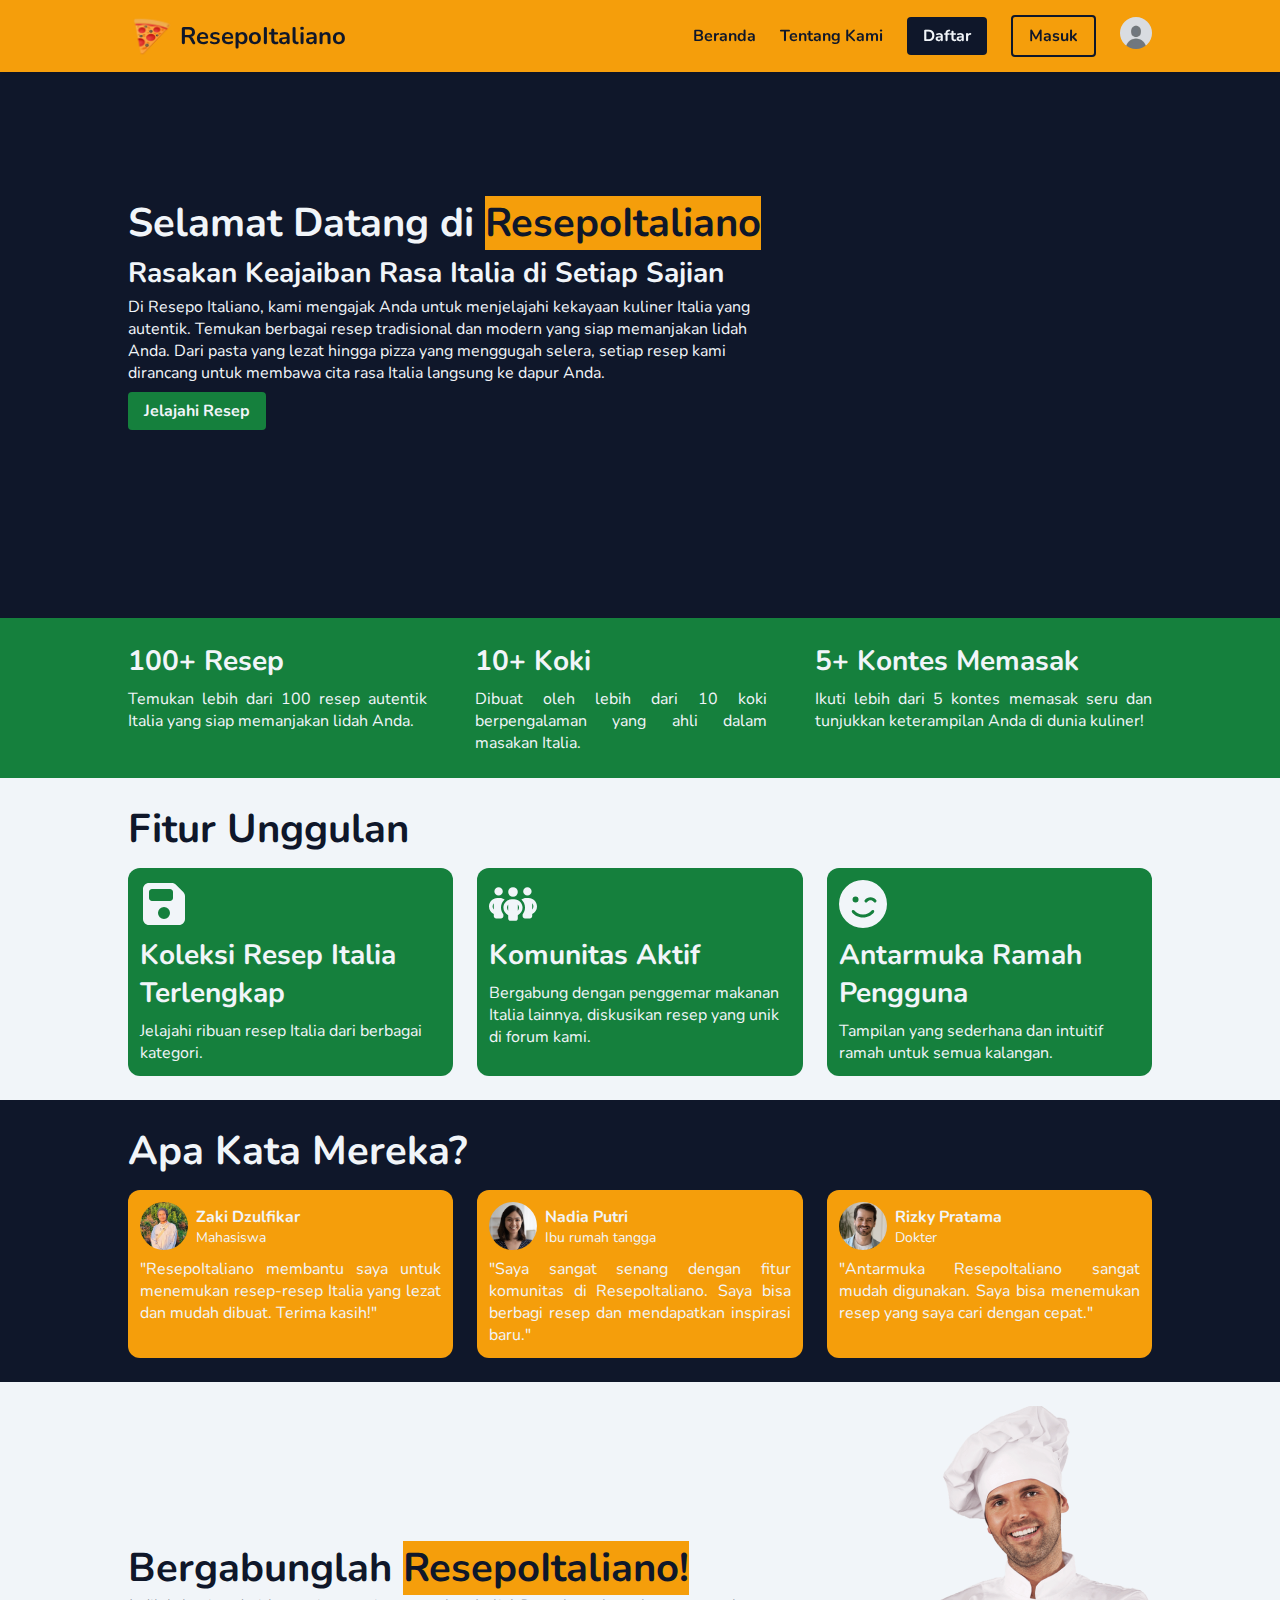
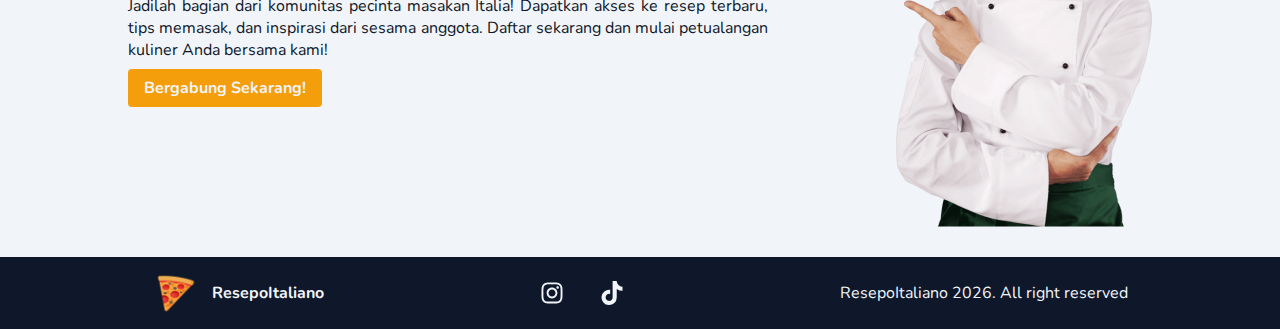
==== about-us.html @ c13da464 "feat: adding about us page" ====
<!DOCTYPE html>
<html lang="en">
  <head>
    <meta charset="UTF-8" />
    <meta name="viewport" content="width=device-width, initial-scale=1.0" />
    <title>Tentang Kami | ResepoItaliano</title>
    <link rel="preconnect" href="https://fonts.googleapis.com" />
    <link rel="preconnect" href="https://fonts.gstatic.com" crossorigin />
    <link
      href="https://fonts.googleapis.com/css2?family=Nunito:ital,wght@0,200..1000;1,200..1000&display=swap"
      rel="stylesheet"
    />
    <link rel="stylesheet" href="./css/style.css" />
    <link rel="stylesheet" href="./css/core.css" />
  </head>
  <body class="normal-font-size">
    <!-- Navigation Start -->
    <div class="navigation-container">
      <nav class="navigation-bar">
        <a href="#" class="logo">
          <img src="/images/logo.png" alt="ResepoItaliano Logo" />
          <span class="big-normal-font-size">ResepoItaliano</span>
        </a>
        <div class="hamburger-menu">
          <span></span>
          <span></span>
          <span></span>
        </div>
        <div class="navigation-links-container">
          <ul class="navigation-links">
            <li class="navigation-link"><a href="#">Beranda</a></li>
            <li class="navigation-link"><a href="#">Tentang Kami</a></li>
            <li class="navigation-link">
              <a href="#" class="register-button">Daftar</a>
            </li>
            <li class="navigation-link">
              <a href="#" class="login-button">Masuk</a>
            </li>
            <li class="navigation-link">
              <a href="#" class="profile-photo"
                ><img
                  src="./images/profiles/default.jpg"
                  alt="Profile photo"
                  class="profile-photo"
                /><span>Zaki Dzulfikar</span></a
              >
            </li>
          </ul>
        </div>
      </nav>
    </div>
    <!-- Navigation End -->
    <!-- Hero Section Start -->
    <div class="hero-about-us-container">
      <div class="hero-about-us">
        <div class="hero-about-us-content">
          <h1 class="title-font-size">
            Selamat Datang di
            <span
              style="
                background-color: var(--amber-base);
                color: var(--dark-base);
              "
              >ResepoItaliano</span
            >
          </h1>
          <h2 class="subtitle-font-size">
            Rasakan Keajaiban Rasa Italia di Setiap Sajian
          </h2>
          <p class="normal-font-size">
            Di Resepo Italiano, kami mengajak Anda untuk menjelajahi kekayaan
            kuliner Italia yang autentik. Temukan berbagai resep tradisional dan
            modern yang siap memanjakan lidah Anda. Dari pasta yang lezat hingga
            pizza yang menggugah selera, setiap resep kami dirancang untuk
            membawa cita rasa Italia langsung ke dapur Anda.
          </p>
          <a href="#" class="explore-recipes-link">Jelajahi Resep</a>
        </div>
      </div>
    </div>
    <!-- Hero Section End -->
    <!-- Achievements Start -->
    <div class="achievements-container">
      <div class="achievements">
        <div class="achievement">
          <svg
            fill="currentColor"
            xmlns="http://www.w3.org/2000/svg"
            viewBox="0 0 512 512"
          >
            <path
              d="M0 192c0-35.3 28.7-64 64-64c.5 0 1.1 0 1.6 0C73 91.5 105.3 64 144 64c15 0 29 4.1 40.9 11.2C198.2 49.6 225.1 32 256 32s57.8 17.6 71.1 43.2C339 68.1 353 64 368 64c38.7 0 71 27.5 78.4 64c.5 0 1.1 0 1.6 0c35.3 0 64 28.7 64 64c0 11.7-3.1 22.6-8.6 32L8.6 224C3.1 214.6 0 203.7 0 192zm0 91.4C0 268.3 12.3 256 27.4 256l457.1 0c15.1 0 27.4 12.3 27.4 27.4c0 70.5-44.4 130.7-106.7 154.1L403.5 452c-2 16-15.6 28-31.8 28l-231.5 0c-16.1 0-29.8-12-31.8-28l-1.8-14.4C44.4 414.1 0 353.9 0 283.4z"
            />
          </svg>
          <h3 class="subtitle-font-size">100+ Resep</h3>
          <p class="normal-font-size">
            Temukan lebih dari 100 resep autentik Italia yang siap memanjakan
            lidah Anda.
          </p>
        </div>
        <div class="achievement">
          <svg
            fill="currentColor"
            xmlns="http://www.w3.org/2000/svg"
            viewBox="0 0 640 512"
          >
            <path
              d="M144 0a80 80 0 1 1 0 160A80 80 0 1 1 144 0zM512 0a80 80 0 1 1 0 160A80 80 0 1 1 512 0zM0 298.7C0 239.8 47.8 192 106.7 192l42.7 0c15.9 0 31 3.5 44.6 9.7c-1.3 7.2-1.9 14.7-1.9 22.3c0 38.2 16.8 72.5 43.3 96c-.2 0-.4 0-.7 0L21.3 320C9.6 320 0 310.4 0 298.7zM405.3 320c-.2 0-.4 0-.7 0c26.6-23.5 43.3-57.8 43.3-96c0-7.6-.7-15-1.9-22.3c13.6-6.3 28.7-9.7 44.6-9.7l42.7 0C592.2 192 640 239.8 640 298.7c0 11.8-9.6 21.3-21.3 21.3l-213.3 0zM224 224a96 96 0 1 1 192 0 96 96 0 1 1 -192 0zM128 485.3C128 411.7 187.7 352 261.3 352l117.3 0C452.3 352 512 411.7 512 485.3c0 14.7-11.9 26.7-26.7 26.7l-330.7 0c-14.7 0-26.7-11.9-26.7-26.7z"
            />
          </svg>
          <h3 class="subtitle-font-size">10+ Koki</h3>
          <p class="normal-font-size">
            Dibuat oleh lebih dari 10 koki berpengalaman yang ahli dalam masakan
            Italia.
          </p>
        </div>
        <div class="achievement">
          <svg
            fill="currentColor"
            xmlns="http://www.w3.org/2000/svg"
            viewBox="0 0 448 512"
          >
            <path
              d="M128 0c17.7 0 32 14.3 32 32l0 32 128 0 0-32c0-17.7 14.3-32 32-32s32 14.3 32 32l0 32 48 0c26.5 0 48 21.5 48 48l0 48L0 160l0-48C0 85.5 21.5 64 48 64l48 0 0-32c0-17.7 14.3-32 32-32zM0 192l448 0 0 272c0 26.5-21.5 48-48 48L48 512c-26.5 0-48-21.5-48-48L0 192zm64 80l0 32c0 8.8 7.2 16 16 16l32 0c8.8 0 16-7.2 16-16l0-32c0-8.8-7.2-16-16-16l-32 0c-8.8 0-16 7.2-16 16zm128 0l0 32c0 8.8 7.2 16 16 16l32 0c8.8 0 16-7.2 16-16l0-32c0-8.8-7.2-16-16-16l-32 0c-8.8 0-16 7.2-16 16zm144-16c-8.8 0-16 7.2-16 16l0 32c0 8.8 7.2 16 16 16l32 0c8.8 0 16-7.2 16-16l0-32c0-8.8-7.2-16-16-16l-32 0zM64 400l0 32c0 8.8 7.2 16 16 16l32 0c8.8 0 16-7.2 16-16l0-32c0-8.8-7.2-16-16-16l-32 0c-8.8 0-16 7.2-16 16zm144-16c-8.8 0-16 7.2-16 16l0 32c0 8.8 7.2 16 16 16l32 0c8.8 0 16-7.2 16-16l0-32c0-8.8-7.2-16-16-16l-32 0zm112 16l0 32c0 8.8 7.2 16 16 16l32 0c8.8 0 16-7.2 16-16l0-32c0-8.8-7.2-16-16-16l-32 0c-8.8 0-16 7.2-16 16z"
            />
          </svg>
          <h3 class="subtitle-font-size">5+ Kontes Memasak</h3>
          <p class="normal-font-size">
            Ikuti lebih dari 5 kontes memasak seru dan tunjukkan keterampilan
            Anda di dunia kuliner!
          </p>
        </div>
      </div>
    </div>
    <!-- Achievements End -->
    <!-- Features Start -->
    <div class="features-container">
      <div class="features">
        <div class="features-head">
          <h2 class="title-font-size">Fitur Unggulan</h2>
        </div>
        <div class="features-body">
          <div class="feature">
            <svg
              fill="currentColor"
              xmlns="http://www.w3.org/2000/svg"
              viewBox="0 0 448 512"
            >
              <path
                d="M64 32C28.7 32 0 60.7 0 96L0 416c0 35.3 28.7 64 64 64l320 0c35.3 0 64-28.7 64-64l0-242.7c0-17-6.7-33.3-18.7-45.3L352 50.7C340 38.7 323.7 32 306.7 32L64 32zm0 96c0-17.7 14.3-32 32-32l192 0c17.7 0 32 14.3 32 32l0 64c0 17.7-14.3 32-32 32L96 224c-17.7 0-32-14.3-32-32l0-64zM224 288a64 64 0 1 1 0 128 64 64 0 1 1 0-128z"
              />
            </svg>
            <h3 class="subtitle-font-size">Koleksi Resep Italia Terlengkap</h3>
            <p class="normal-font-size">
              Jelajahi ribuan resep Italia dari berbagai kategori.
            </p>
          </div>
          <div class="feature">
            <svg
              fill="currentColor"
              xmlns="http://www.w3.org/2000/svg"
              viewBox="0 0 640 512"
            >
              <path
                d="M72 88a56 56 0 1 1 112 0A56 56 0 1 1 72 88zM64 245.7C54 256.9 48 271.8 48 288s6 31.1 16 42.3l0-84.7zm144.4-49.3C178.7 222.7 160 261.2 160 304c0 34.3 12 65.8 32 90.5l0 21.5c0 17.7-14.3 32-32 32l-64 0c-17.7 0-32-14.3-32-32l0-26.8C26.2 371.2 0 332.7 0 288c0-61.9 50.1-112 112-112l32 0c24 0 46.2 7.5 64.4 20.3zM448 416l0-21.5c20-24.7 32-56.2 32-90.5c0-42.8-18.7-81.3-48.4-107.7C449.8 183.5 472 176 496 176l32 0c61.9 0 112 50.1 112 112c0 44.7-26.2 83.2-64 101.2l0 26.8c0 17.7-14.3 32-32 32l-64 0c-17.7 0-32-14.3-32-32zm8-328a56 56 0 1 1 112 0A56 56 0 1 1 456 88zM576 245.7l0 84.7c10-11.3 16-26.1 16-42.3s-6-31.1-16-42.3zM320 32a64 64 0 1 1 0 128 64 64 0 1 1 0-128zM240 304c0 16.2 6 31 16 42.3l0-84.7c-10 11.3-16 26.1-16 42.3zm144-42.3l0 84.7c10-11.3 16-26.1 16-42.3s-6-31.1-16-42.3zM448 304c0 44.7-26.2 83.2-64 101.2l0 42.8c0 17.7-14.3 32-32 32l-64 0c-17.7 0-32-14.3-32-32l0-42.8c-37.8-18-64-56.5-64-101.2c0-61.9 50.1-112 112-112l32 0c61.9 0 112 50.1 112 112z"
              />
            </svg>
            <h3 class="subtitle-font-size">Komunitas Aktif</h3>
            <p class="normal-font-size">
              Bergabung dengan penggemar makanan Italia lainnya, diskusikan
              resep yang unik di forum kami.
            </p>
          </div>
          <div class="feature">
            <svg
              fill="currentColor"
              xmlns="http://www.w3.org/2000/svg"
              viewBox="0 0 512 512"
            >
              <path
                d="M256 512A256 256 0 1 0 256 0a256 256 0 1 0 0 512zM164.1 325.5C182 346.2 212.6 368 256 368s74-21.8 91.9-42.5c5.8-6.7 15.9-7.4 22.6-1.6s7.4 15.9 1.6 22.6C349.8 372.1 311.1 400 256 400s-93.8-27.9-116.1-53.5c-5.8-6.7-5.1-16.8 1.6-22.6s16.8-5.1 22.6 1.6zM144.4 208a32 32 0 1 1 64 0 32 32 0 1 1 -64 0zm156.4 25.6c-5.3 7.1-15.3 8.5-22.4 3.2s-8.5-15.3-3.2-22.4c30.4-40.5 91.2-40.5 121.6 0c5.3 7.1 3.9 17.1-3.2 22.4s-17.1 3.9-22.4-3.2c-17.6-23.5-52.8-23.5-70.4 0z"
              />
            </svg>
            <h3 class="subtitle-font-size">Antarmuka Ramah Pengguna</h3>
            <p class="normal-font-size">
              Tampilan yang sederhana dan intuitif ramah untuk semua kalangan.
            </p>
          </div>
        </div>
      </div>
    </div>
    <!-- Features End -->
    <!-- Testimonials Start -->
    <div class="testimonials-container">
      <div class="testimonials">
        <div class="testimonials-head">
          <h2 class="title-font-size">Apa Kata Mereka?</h2>
        </div>
        <div class="testimonials-body">
          <div class="testimonial">
            <div class="testimonial-profile">
              <img
                src="./images/profiles/zaki-dzulfikar.png"
                alt="Profile photo"
              />
              <div class="">
                <p class="testimonial-name">Zaki Dzulfikar</p>
                <p class="testimonial-profession small-font-size">Mahasiswa</p>
              </div>
            </div>
            <p>
              "ResepoItaliano membantu saya untuk menemukan resep-resep Italia
              yang lezat dan mudah dibuat. Terima kasih!"
            </p>
          </div>
          <div class="testimonial">
            <div class="testimonial-profile">
              <img
                src="./images/profiles/nadia-putri.png"
                alt="Profile photo"
              />
              <div class="">
                <p class="testimonial-name">Nadia Putri</p>
                <p class="testimonial-profession small-font-size">
                  Ibu rumah tangga
                </p>
              </div>
            </div>
            <p>
              "Saya sangat senang dengan fitur komunitas di ResepoItaliano. Saya
              bisa berbagi resep dan mendapatkan inspirasi baru."
            </p>
          </div>
          <div class="testimonial">
            <div class="testimonial-profile">
              <img
                src="./images/profiles/rizky-pratama.png"
                alt="Profile photo"
              />
              <div class="">
                <p class="testimonial-name">Rizky Pratama</p>
                <p class="testimonial-profession small-font-size">Dokter</p>
              </div>
            </div>
            <p>
              "Antarmuka ResepoItaliano sangat mudah digunakan. Saya bisa
              menemukan resep yang saya cari dengan cepat."
            </p>
          </div>
        </div>
      </div>
    </div>
    <!-- Testimonials End -->
    <!-- Invitation Start -->
    <div class="invitation-container">
      <div class="invitation">
        <div class="invitation-content">
          <h2 class="title-font-size">Bergabunglah <span>ResepoItaliano!</span></h2>
          <p class="normal-font-size">
            Jadilah bagian dari komunitas pecinta masakan Italia! Dapatkan akses ke resep terbaru, tips memasak, dan inspirasi dari sesama anggota. Daftar sekarang dan mulai petualangan kuliner Anda bersama kami!
          </p>
          <a href="#" class="join-link">Bergabung Sekarang!</a>
        </div>
        <div class="invitation-image">
          <img src="./images/elements/chef-invitation.png" alt="Chef Invitation" />
        </div>
      </div>
    </div>
    <!-- Invitation End -->
    <!-- Footer Start -->
    <div class="footer-container">
      <footer class="footer">
        <a href="#"
          ><img src="./images/logo.png" alt="ResepoItaliano Logo" /><span
            >ResepoItaliano</span
          ></a
        >
        <div class="social-medias">
          <a href="#">
            <svg
              fill="currentColor"
              xmlns="http://www.w3.org/2000/svg"
              viewBox="0 0 448 512"
            >
              <path
                d="M224.1 141c-63.6 0-114.9 51.3-114.9 114.9s51.3 114.9 114.9 114.9S339 319.5 339 255.9 287.7 141 224.1 141zm0 189.6c-41.1 0-74.7-33.5-74.7-74.7s33.5-74.7 74.7-74.7 74.7 33.5 74.7 74.7-33.6 74.7-74.7 74.7zm146.4-194.3c0 14.9-12 26.8-26.8 26.8-14.9 0-26.8-12-26.8-26.8s12-26.8 26.8-26.8 26.8 12 26.8 26.8zm76.1 27.2c-1.7-35.9-9.9-67.7-36.2-93.9-26.2-26.2-58-34.4-93.9-36.2-37-2.1-147.9-2.1-184.9 0-35.8 1.7-67.6 9.9-93.9 36.1s-34.4 58-36.2 93.9c-2.1 37-2.1 147.9 0 184.9 1.7 35.9 9.9 67.7 36.2 93.9s58 34.4 93.9 36.2c37 2.1 147.9 2.1 184.9 0 35.9-1.7 67.7-9.9 93.9-36.2 26.2-26.2 34.4-58 36.2-93.9 2.1-37 2.1-147.8 0-184.8zM398.8 388c-7.8 19.6-22.9 34.7-42.6 42.6-29.5 11.7-99.5 9-132.1 9s-102.7 2.6-132.1-9c-19.6-7.8-34.7-22.9-42.6-42.6-11.7-29.5-9-99.5-9-132.1s-2.6-102.7 9-132.1c7.8-19.6 22.9-34.7 42.6-42.6 29.5-11.7 99.5-9 132.1-9s102.7-2.6 132.1 9c19.6 7.8 34.7 22.9 42.6 42.6 11.7 29.5 9 99.5 9 132.1s2.7 102.7-9 132.1z"
              />
            </svg>
          </a>
          <a href="#"
            ><svg
              fill="currentColor"
              xmlns="http://www.w3.org/2000/svg"
              viewBox="0 0 448 512"
            >
              <path
                d="M448,209.91a210.06,210.06,0,0,1-122.77-39.25V349.38A162.55,162.55,0,1,1,185,188.31V278.2a74.62,74.62,0,1,0,52.23,71.18V0l88,0a121.18,121.18,0,0,0,1.86,22.17h0A122.18,122.18,0,0,0,381,102.39a121.43,121.43,0,0,0,67,20.14Z"
              /></svg
          ></a>
        </div>
        <p>ResepoItaliano <span id="getYear"></span>. All right reserved</p>
      </footer>
    </div>
    <!-- Footer End -->
    <script src="js/app.js"></script>
  </body>
</html>
---- css/style.css ----
/* Navigation Start */
/* Navigation Container */
.navigation-container {
  padding: 12px 24px;
  box-shadow: 0 4px 4px 0 rgba(0, 0, 0, 0.1);
  background-color: var(--amber-base);
  position: fixed;
  top: 0;
  left: 0;
  right: 0;
  z-index: 100;
}

/* Navigation Bar */
.navigation-bar {
  display: flex;
  max-width: 1024px;
  margin: auto;
  justify-content: space-between;
  align-items: center;
}

/* Logo */
nav .logo {
  display: flex;
  align-items: center;
  gap: 4px;
}
nav .logo img {
  width: 48px;
  height: 48px;
}
nav .logo span {
  font-weight: 700;
}

/* Navigation Links */
.navigation-links-container {
  display: flex;
  align-items: center;
  gap: 24px;
}
.navigation-links {
  display: flex;
  align-items: center;
  gap: 24px;
}
.navigation-links a {
  font-weight: 700;
}
.register-button,
.login-button {
  padding: 8px 16px;
  border: none;
  background-color: var(--dark-base);
  color: var(--light-base);
  border-radius: 4px;
  cursor: pointer;
}
.login-button {
  background-color: transparent;
  border: 2px solid var(--dark-base);
  color: var(--dark-base);
}

/* Hamburger Menu */
.hamburger-menu {
  display: none;
  flex-direction: column;
  cursor: pointer;
  gap: 5px;
}
.hamburger-menu span {
  display: block;
  width: 24px;
  height: 3px;
  background-color: var(--dark-base);
  border-radius: 2px;
}

.profile-photo {
  width: 32px;
  height: 32px;
  border-radius: 50%;
}

.profile-photo span {
  display: none;
}

/* Responsive Design */
@media screen and (max-width: 640px) {
  /* Hide regular navigation links */
  .navigation-links-container {
    display: none;
    gap: 16px;
    position: absolute;
    top: -100px;
    left: 0;
    right: 0;
    background-color: var(--amber-base);
    padding: 0px 24px 12px;
  }

  .navigation-links {
    flex-direction: column;
    align-items: normal;
    gap: 8px;
  }

  /* Show hamburger menu */
  .hamburger-menu {
    display: flex;
  }

  /* Show menu when clicked */
  .navigation-container.active .navigation-links-container {
    display: block;
    top: 72px;
  }

  .navigation-container.active .navigation-links-container a {
    display: inline-block;
    width: 100%;
  }

  .navigation-container.active .navigation-links-container a.profile-photo {
    display: flex;
    gap: 8px;
    align-items: center;
  }

  .profile-photo span {
    display: inline-block;
  }
}

/* Navigation End */

/* Footer Start */
/* Footer Container */
.footer-container {
  width: 100%;
  background-color: var(--dark-base);
  color: var(--light-base);
}

.footer {
  display: flex;
  max-width: 1024px;
  margin: auto;
  justify-content: space-between;
  align-items: center;
  gap: 24px;
  padding: 12px 24px;
}

.footer a {
  display: flex;
  gap: 12px;
  align-items: center;
  color: var(--light-base);
  font-weight: 700;
}

.footer > a > img {
  width: 48px;
  height: 48px;
}

.social-medias {
  display: flex;
  justify-content: space-between;
  gap: 36px;
}

.social-medias a svg {
  width: 24px;
  height: 24px;
  color: var(--light-base);
}

@media screen and (max-width: 640px) {
  .footer {
    flex-direction: column;
  }
}
/* Footer End */

/* Register Start */
/* Registration Container */
.register-container {
  max-width: 1024px;
  margin: 128px auto 72px;
  background-color: var(--light-base);
  box-shadow: 0 4px 4px 0 rgba(0, 0, 0, 0.1);
  display: flex;
  border-radius: 12px;
  overflow: hidden;
}

.greeting-container {
  max-width: 512px;
  padding: 24px;
  background-color: var(--amber-base);
  display: flex;
  flex-direction: column;
  justify-content: center;
  align-items: center;
  gap: 4px;
  text-align: center;
}

.greeting-container a {
  padding: 8px 16px;
  background-color: var(--dark-base);
  color: var(--light-base);
  border-radius: 4px;
  font-weight: 700;
}

.register-form {
  margin: auto;
  text-align: center;
  padding: 24px;
  display: flex;
  flex-direction: column;
  gap: 16px;
}

.register-form-body {
  display: flex;
  flex-direction: column;
  gap: 16px;
}

.register-form-body input {
  font-family: "Nunito", sans-serif;
  padding: 12px;
  border: none;
  border-radius: 4px;
  outline: none;
}

.register-form-body input[type="submit"] {
  background-color: var(--green-base);
  color: var(--light-base);
  font-weight: 700;
  cursor: pointer;
}

@media screen and (max-width: 640px) {
  .register-container {
    flex-direction: column;
    margin: 96px 8px 48px;
  }

  .greeting-container {
    max-width: 100%;
  }
}

@media screen and (max-width: 1024px) {
  .register-container {
    margin: 96px 24px 48px;
  }
}
/* Register End */

/* Login Start */
.login-container {
  max-width: 1024px;
  min-height: 480px;
  margin: 128px auto 72px;
  background-color: var(--light-base);
  box-shadow: 0 4px 4px 0 rgba(0, 0, 0, 0.1);
  display: flex;
  flex-direction: row-reverse;
  border-radius: 12px;
  overflow: hidden;
}

.greeting-container {
  max-width: 512px;
  padding: 24px;
  background-color: var(--amber-base);
  display: flex;
  flex-direction: column;
  justify-content: center;
  align-items: center;
  gap: 4px;
  text-align: center;
}

.greeting-container a {
  padding: 8px 16px;
  background-color: var(--dark-base);
  color: var(--light-base);
  border-radius: 4px;
  font-weight: 700;
}

.login-form {
  margin: auto;
  text-align: center;
  padding: 24px;
  display: flex;
  flex-direction: column;
  gap: 16px;
}

.login-form-body {
  display: flex;
  flex-direction: column;
  gap: 16px;
}

.login-form-body input {
  font-family: "Nunito", sans-serif;
  padding: 12px;
  border: none;
  border-radius: 4px;
  outline: none;
}

.login-form-body input[type="submit"] {
  background-color: var(--green-base);
  color: var(--light-base);
  font-weight: 700;
  cursor: pointer;
}

@media screen and (max-width: 640px) {
  .login-container {
    flex-direction: column;
    margin: 96px 8px 48px;
  }

  .greeting-container {
    max-width: 100%;
  }
}

@media screen and (max-width: 1024px) {
  .login-container {
    margin: 96px 24px 48px;
  }
}

/* Login End */

/* About Us Start */

/* Hero Section Start */
.hero-about-us-container {
  position: relative;
  min-height: 512px;
  padding: 196px 8px;
  background-color: rgba(15, 23, 42, 1);
}

.hero-about-us-container::before {
  content: "";
  background-image: url("../images/backgrounds/italian-foods.jpg");
  background-position: center;
  background-size: cover;
  background-repeat: no-repeat;
  opacity: 0.6; /* Adjust the opacity as needed */
  position: absolute;
  top: 0;
  left: 0;
  right: 0;
  bottom: 0;
  z-index: 1;
}

.hero-about-us-container > * {
  position: relative;
  z-index: 2;
}

.hero-about-us {
  gap: 16px;
  color: var(--light-base);
  max-width: 1024px;
  margin: auto;
}

.hero-about-us-content {
  max-width: 640px;
}

.hero-about-us-content h1 {
  font-weight: 700;
}

.hero-about-us-content h1,
.hero-about-us-content h2 {
  margin-bottom: 4px;
}

.hero-about-us-content p {
  margin-bottom: 16px;
}

.hero-about-us-content .explore-recipes-link {
  background-color: var(--green-base);
  font-weight: 700;
  color: var(--light-base);
  padding: 8px 16px;
  border-radius: 4px;
}

@media screen and (max-width: 640px) {
  .hero-about-us-container {
    padding: 128px 8px 72px;
  }

  .hero-about-us-content p {
    text-align: justify;
  }
}

@media screen and (max-width: 1024px) {
  .hero-about-us-container {
    padding: 128px 24px 72px;
  }
}
/* Hero Section End */

/* Achievements Start */
.achievements-container {
  background-color: var(--green-base);
  padding: 24px 0;
}

.achievements {
  max-width: 1024px;
  margin: auto;
  display: flex;
  justify-content: center;
  gap: 48px;
}

.achievement {
  display: flex;
  flex-direction: column;
  gap: 8px;
  color: var(--light-base);
}

.achievement svg {
  width: 48px;
  height: 48px;
  display: none;
}

.achievement h3 {
  font-weight: 700;
}

.achievement p {
  text-align: justify;
}

@media screen and (max-width: 1024px) {
  .achievements-container {
    padding: 24px;
  }

  .achievements {
    gap: 12px;
  }
}

@media screen and (max-width: 640px) {
  .achievements {
    flex-direction: column;
    gap: 12px;
  }

  .achievement svg {
    display: none;
  }
}
/* Achievements End */

/* Features Start */
.features-container {
  padding: 24px 0;
}

.features {
  max-width: 1024px;
  margin: auto;
}

.features-head h2 {
  font-weight: 700;
  margin-bottom: 12px;
}

.features-body {
  display: flex;
  gap: 24px;
}

.features-body .feature {
  display: flex;
  flex-direction: column;
  gap: 8px;
  background-color: var(--green-base);
  color: var(--light-base);
  padding: 12px;
  border-radius: 12px;
  flex: 1;
}

.features-body .feature h2 {
  font-weight: 700;
}

.features-body .feature svg {
  width: 48px;
  height: 48px;
}

@media screen and (max-width: 1024px) {
  .features-container {
    padding: 24px;
  }
}

@media screen and (max-width: 640px) {
  .features-body {
    flex-direction: column;
    gap: 12px;
  }

  .features-body .feature svg {
    width: 32px;
    height: 32px;
  }
}
/* Features End */

/* Testimonials Start */
.testimonials-container {
  padding: 24px 0;
  background-color: var(--dark-base);
}

.testimonials {
  max-width: 1024px;
  margin: auto;
}

.testimonials-head {
  color: var(--light-base);
  margin-bottom: 12px;
  font-weight: 700;
}

.testimonials-body {
  display: flex;
  gap: 24px;
  text-align: justify;
}

.testimonials-body .testimonial {
  display: flex;
  flex-direction: column;
  gap: 8px;
  background-color: var(--amber-base);
  color: var(--light-base);
  padding: 12px;
  border-radius: 12px;
  flex: 1;
}

.testimonials-body .testimonial .testimonial-profile {
  display: flex;
  gap: 8px;
  align-items: center;
}

.testimonials-body .testimonial .testimonial-profile img {
  width: 48px;
  height: 48px;
  border-radius: 50%;
}

.testimonials-body .testimonial .testimonial-name {
  font-weight: 700;
}

.testimonials-body .testimonial svg {
  width: 48px;
  height: 48px;
}

@media screen and (max-width: 1024px) {
  .testimonials-container {
    padding: 24px;
  }
}

@media screen and (max-width: 640px) {
  .testimonials-body {
    flex-direction: column;
    gap: 12px;
  }

  .testimonials-body .feature svg {
    width: 32px;
    height: 32px;
  }
}
/* Testimonials End */

/* Invitation Start */
.invitation-container {
  padding: 24px 0;
}

.invitation {
  max-width: 1024px;
  margin: auto;
  display: flex;
  justify-content: space-between;
  align-items: center;
  gap: 24px;
}

.invitation-content {
  max-width: 640px;
}

.invitation-content h2 {
  font-weight: 700;
}
.invitation-content h2 > span {
  background-color: var(--amber-base);
}

.invitation-content p {
  text-align: justify;
  margin-bottom: 16px;
}

.invitation-content .join-link {
  background-color: var(--amber-base);
  font-weight: 700;
  color: var(--light-base);
  padding: 8px 16px;
  border-radius: 4px;
}

.invitation-image img {
  width: 256px;
}

@media screen and (max-width: 1024px) {
  .invitation-container {
    padding: 24px;
  }
}

@media screen and (max-width: 640px) {
  .invitation {
    flex-direction: column;
    gap: 12px;
    position: relative;
  }

  .invitation-image img {
    top: -24px;
    right: 0;
    width: 128px;
    position: absolute;
    z-index: -1;
  }
}
/* Invitation End */

/* About Us End */
---- css/core.css ----
/* Variables Declation */
:root {
  --light-base: #f1f5f9;
  --dark-base: #0f172a;
  --green-base: #15803d;
  --amber-base: #f59e0b;
}

.normal-font-size {
  font-size: 0.875rem;
}
@media screen and (min-width: 768px) {
  .normal-font-size {
    font-size: 1rem;
  }
}

.big-normal-font-size {
  font-size: 1rem;
}
@media screen and (min-width: 768px) {
  .big-normal-font-size {
    font-size: 1.25rem;
  }
}
@media screen and (min-width: 1024px) {
  .big-normal-font-size {
    font-size: 1.5rem;
  }
}

.title-font-size {
  font-size: 1.5rem;
}
@media screen and (min-width: 768px) {
  .title-font-size {
    font-size: 2rem;
  }
}
@media screen and (min-width: 1024px) {
  .title-font-size {
    font-size: 2.5rem;
  }
}

.subtitle-font-size {
  font-size: 1.25rem;
}
@media screen and (min-width: 768px) {
  .subtitle-font-size {
    font-size: 1.5rem;
  }
}
@media screen and (min-width: 1024px) {
  .subtitle-font-size {
    font-size: 1.75rem;
  }
}

.small-font-size {
  font-size: 0.75rem;
}
@media screen and (min-width: 768px) {
  .small-font-size {
    font-size: 0.875rem;
  }
}

/* Standart Reset */
* {
  margin: 0;
  padding: 0;
  box-sizing: border-box;
}

body {
  font-family: "Nunito", sans-serif;
  background-color: var(--light-base);
  color: var(--dark-base);
}

a {
  text-decoration: none;
  color: var(--dark-base);
}

ul {
  list-style: none;
}
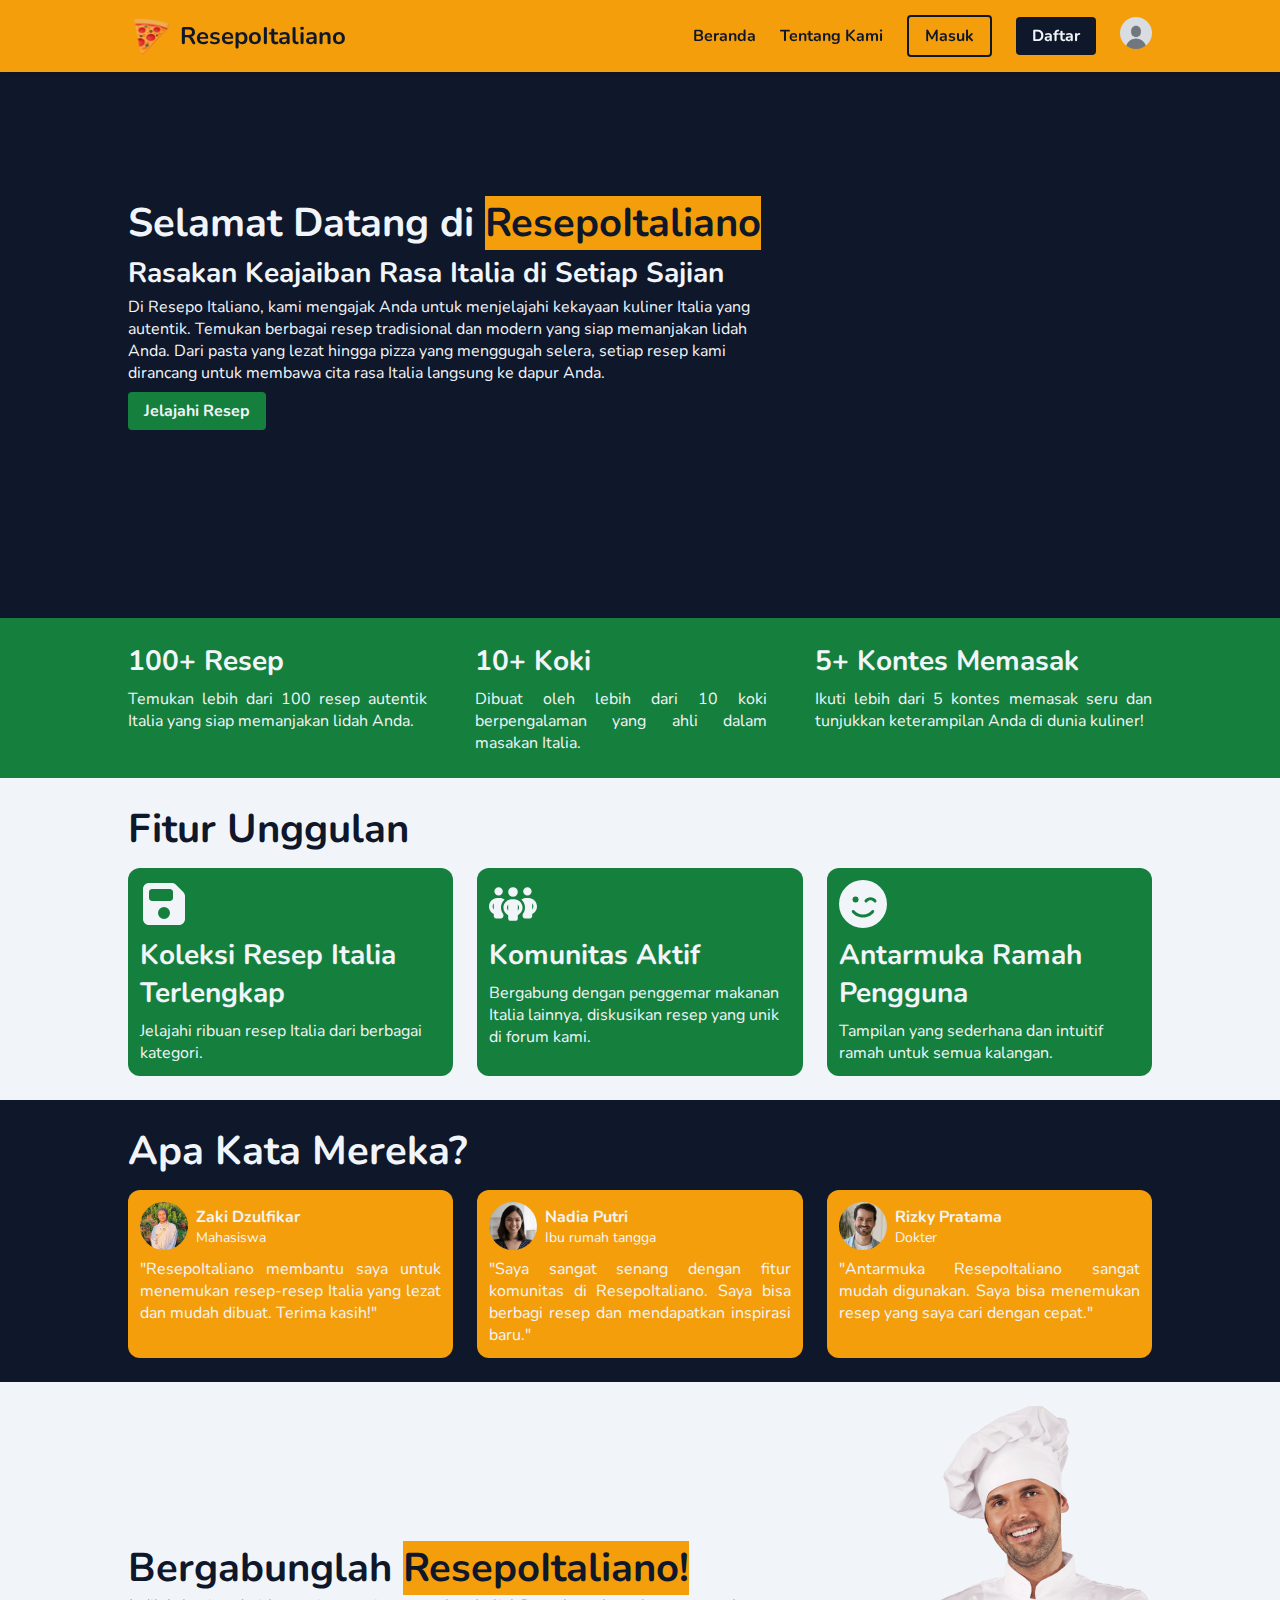
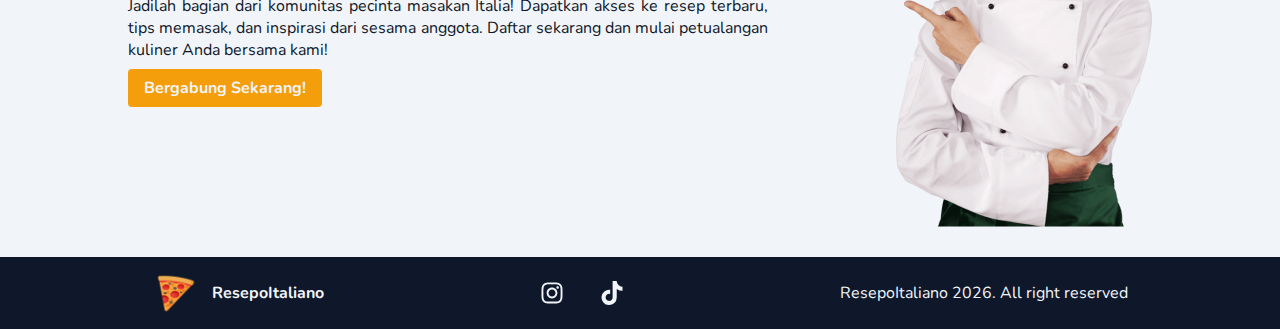
==== commit a6df705f: "feat: adding homepage" ====
--- a/about-us.html
+++ b/about-us.html
@@ -28,16 +28,18 @@
         </div>
         <div class="navigation-links-container">
           <ul class="navigation-links">
-            <li class="navigation-link"><a href="#">Beranda</a></li>
-            <li class="navigation-link"><a href="#">Tentang Kami</a></li>
+            <li class="navigation-link"><a href="/">Beranda</a></li>
             <li class="navigation-link">
-              <a href="#" class="register-button">Daftar</a>
+              <a href="/about-us.html">Tentang Kami</a>
             </li>
             <li class="navigation-link">
-              <a href="#" class="login-button">Masuk</a>
+              <a href="/login.html" class="login-button">Masuk</a>
             </li>
             <li class="navigation-link">
-              <a href="#" class="profile-photo"
+              <a href="/register.html" class="register-button">Daftar</a>
+            </li>
+            <li class="navigation-link">
+              <a href="/profile.html" class="profile-photo"
                 ><img
                   src="./images/profiles/default.jpg"
                   alt="Profile photo"
@@ -255,14 +257,21 @@
     <div class="invitation-container">
       <div class="invitation">
         <div class="invitation-content">
-          <h2 class="title-font-size">Bergabunglah <span>ResepoItaliano!</span></h2>
-          <p class="normal-font-size">
-            Jadilah bagian dari komunitas pecinta masakan Italia! Dapatkan akses ke resep terbaru, tips memasak, dan inspirasi dari sesama anggota. Daftar sekarang dan mulai petualangan kuliner Anda bersama kami!
+          <h2 class="title-font-size">
+            Bergabunglah <span>ResepoItaliano!</span>
+          </h2>
+          <p class="normal-font-size">
+            Jadilah bagian dari komunitas pecinta masakan Italia! Dapatkan akses
+            ke resep terbaru, tips memasak, dan inspirasi dari sesama anggota.
+            Daftar sekarang dan mulai petualangan kuliner Anda bersama kami!
           </p>
           <a href="#" class="join-link">Bergabung Sekarang!</a>
         </div>
         <div class="invitation-image">
-          <img src="./images/elements/chef-invitation.png" alt="Chef Invitation" />
+          <img
+            src="./images/elements/chef-invitation.png"
+            alt="Chef Invitation"
+          />
         </div>
       </div>
     </div>
--- a/css/style.css
+++ b/css/style.css
@@ -682,5 +682,182 @@
   }
 }
 /* Invitation End */
-
 /* About Us End */
+
+/* Homepage Start */
+/* Hero Section Start */
+.hero-homepage-container {
+  position: relative;
+  min-height: 512px;
+  padding: 196px 8px;
+  background: url("../images/elements/italian-foods.png") center/cover no-repeat;
+}
+
+.hero-homepage {
+  gap: 16px;
+  color: var(--light-base);
+  max-width: 1024px;
+  margin: auto;
+}
+
+.hero-homepage-content {
+  max-width: 640px;
+}
+
+.hero-homepage-content h1 {
+  font-weight: 700;
+}
+
+.hero-homepage-content span {
+  background-color: var(--amber-base);
+  color: var(--dark-base);
+}
+
+.hero-homepage-content p {
+  margin-bottom: 16px;
+}
+
+.hero-homepage-content a {  
+  background-color: var(--amber-base);
+  font-weight: 700;
+  color: var(--dark-base);
+  padding: 4px 12px;
+  border-radius: 12px;
+}
+
+/* Homepage End */
+
+/* Categories Start */
+.categories-container {
+  padding: 24px 8px;
+}
+
+.categories {
+  max-width: 1024px;
+  margin: auto;
+}
+
+.categories h2 {
+  font-weight: 700;
+  margin-bottom: 12px;
+}
+
+.categories-list {
+  display: flex;
+  justify-content: space-between;
+  gap: 24px;
+  overflow-x: auto;
+  scrollbar-width: none;
+}
+
+.categories-list .category-item {
+  display: flex;
+  flex-direction: column;
+  align-items: center;
+  gap: 8px;
+  padding: 12px;
+  border-radius: 24px;
+  flex: 1;
+  border: 3px solid var(--green-base);
+  background-color: rgba(22, 163, 74, 0.1);
+}
+
+@media screen and (max-width: 640px) {
+  .categories-list {
+    gap: 8px;
+  }
+  
+  .categories-list .category-item {
+    max-width: 128px;
+    flex: 1;
+  }
+
+  .categories-list .category-item img {
+    width: 64px;
+    height: 64px;
+  }
+}
+/* Categories End */
+
+/* Recipes Start */
+.recipes-container {
+  padding: 24px 8px;
+}
+
+.recipes {
+  max-width: 1024px;
+  margin: auto;
+}
+
+.recipes h2 {
+  font-weight: 700;
+  margin-bottom: 12px;
+}
+
+.recipes-list {
+  display: grid;
+  grid-template-columns: repeat(auto-fill, minmax(256px, 1fr));
+  gap: 24px;
+}
+
+.recipe-item {
+  display: flex;
+  flex-direction: column;
+  gap: 8px;
+  padding: 12px;
+  border-radius: 24px;
+  border: 3px solid var(--green-base);
+  background-color: rgba(22, 163, 74, 0.1);
+}
+
+.recipe-item .user-recipe {
+  display: flex;
+  gap: 8px;
+  align-items: center;
+  font-weight: 700;
+}
+
+.recipe-item .user-recipe img {
+  width: 36px;
+  height: 36px;
+  border-radius: 50%;
+}
+
+.recipe-item img {
+  width: 100%;
+  border-radius: 12px;
+  object-fit: cover;
+}
+
+.recipe-item h3 {
+  font-weight: 700;
+}
+
+.recipe-item p {
+  text-align: justify;
+}
+
+.recipe-time-past svg {
+  width: 20px;
+  height: 20px;
+}
+
+.recipe-time-past {
+  display: flex;
+  gap: 4px;
+  align-items: center;
+  font-weight: 300;
+}
+
+@media screen and (max-width: 640px) {
+  .recipes-list {
+    grid-template-columns: 1fr;
+  }
+
+  .recipe-item img {
+    width: 100%;
+    height: 128px;
+  }
+}
+
+/* Recipes End */